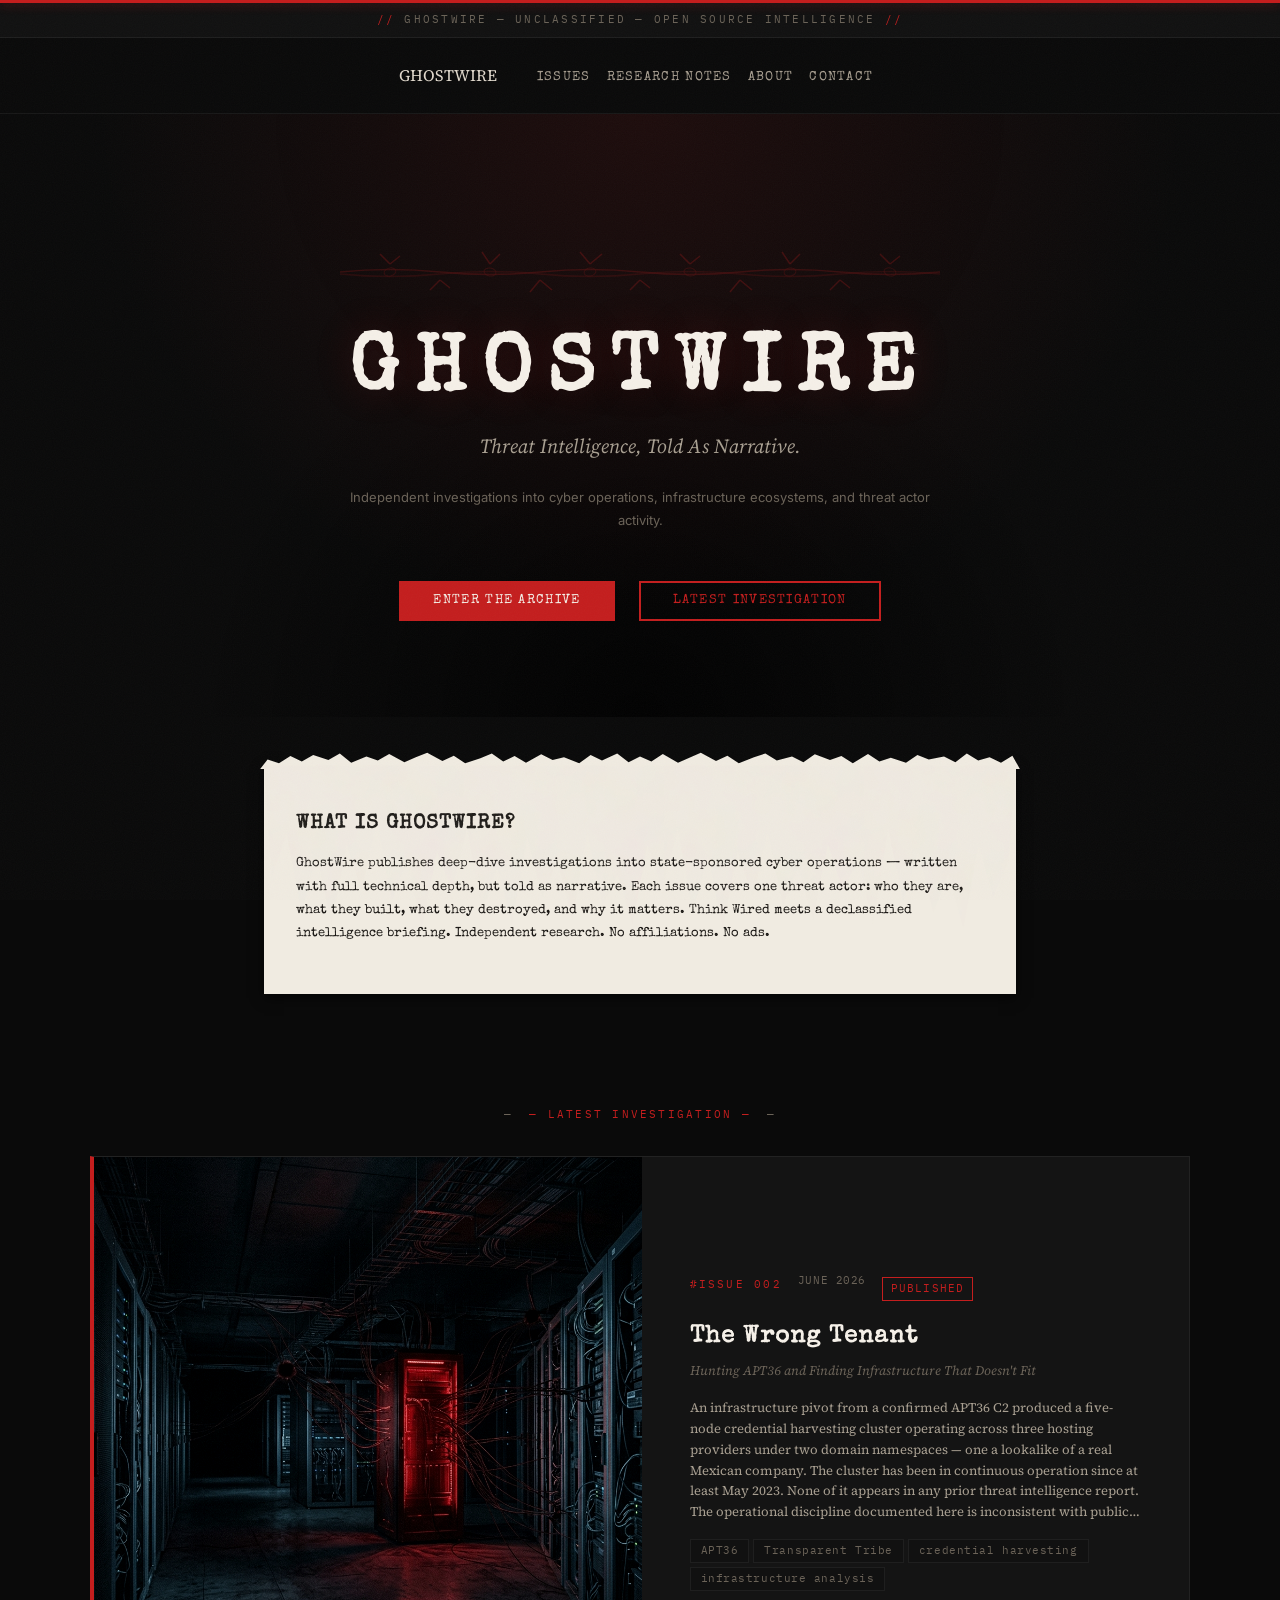
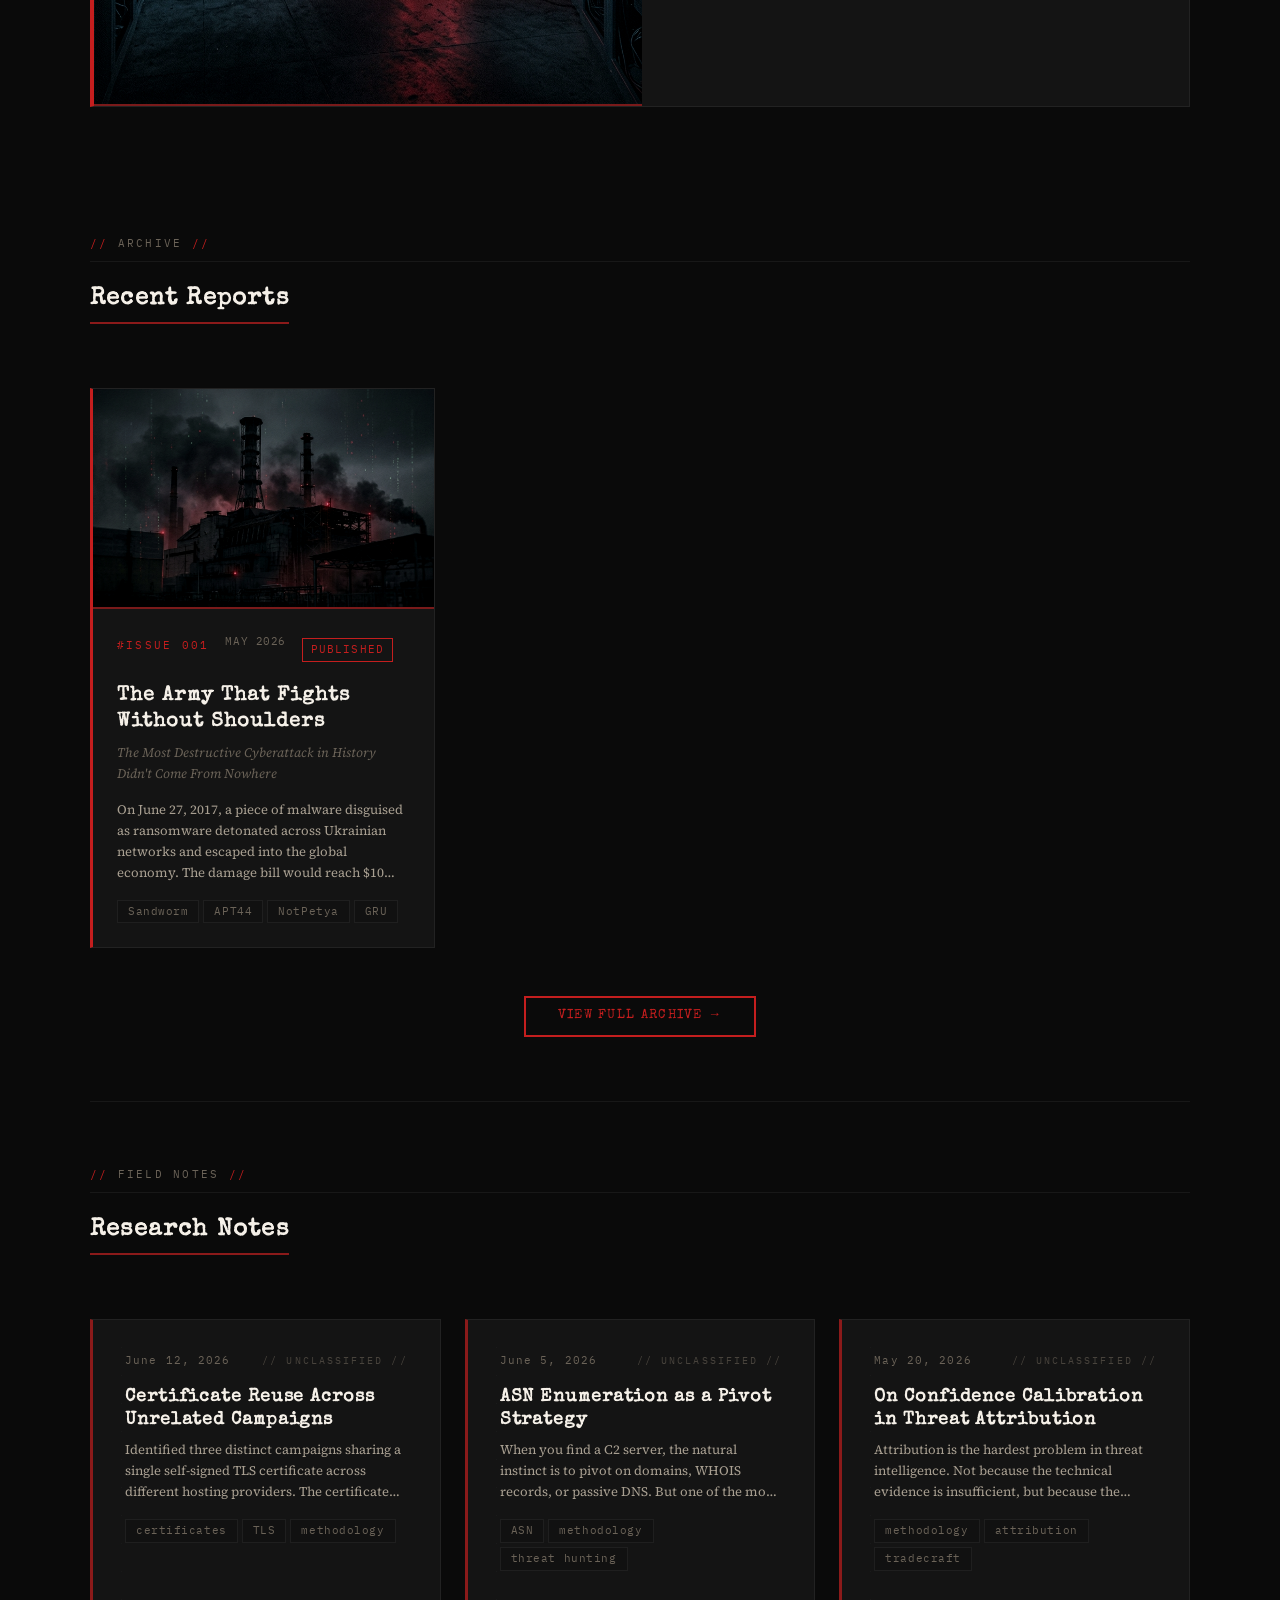
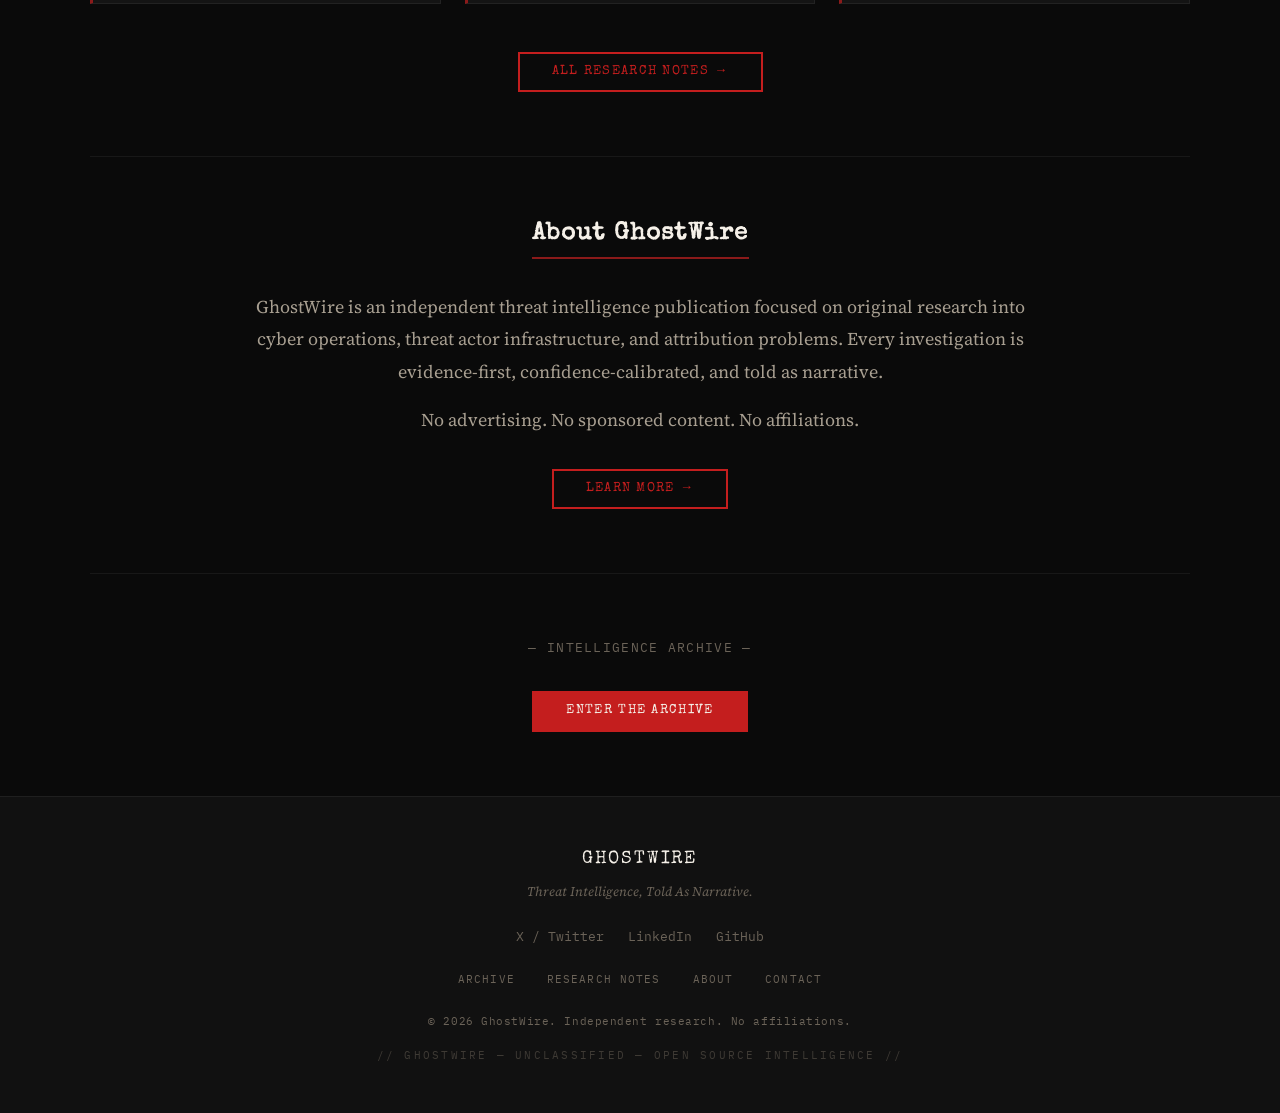
==== index.html @ a7bffa10 "GhostWire V1 — Initial deployment - 7 HTML pages: Home, Archive, Report, Research Notes, Note, About" ====
<!DOCTYPE html>
<html lang="en">
<head>
  <meta charset="UTF-8">
  <meta name="viewport" content="width=device-width, initial-scale=1.0">
  <title>GhostWire — Threat Intelligence, Told As Narrative</title>
  <meta name="description" content="GhostWire is an independent threat intelligence publication. Original investigations into threat actors, cyber operations, infrastructure ecosystems, and attribution problems.">
  <meta name="keywords" content="threat intelligence, cyber operations, threat actors, malware analysis, infrastructure analysis, APT, GhostWire">
  <meta name="author" content="GhostWire">

  <!-- Open Graph -->
  <meta property="og:title" content="GhostWire — Threat Intelligence, Told As Narrative">
  <meta property="og:description" content="Independent investigations into cyber operations, infrastructure ecosystems, and threat actor activity.">
  <meta property="og:type" content="website">
  <meta property="og:url" content="https://ghostwireintel.page">

  <!-- Twitter -->
  <meta name="twitter:card" content="summary_large_image">
  <meta name="twitter:site" content="@GhostWireCTI">
  <meta name="twitter:title" content="GhostWire — Threat Intelligence, Told As Narrative">

  <link rel="icon" type="image/svg+xml" href="favicon.svg">
  <link rel="canonical" href="https://ghostwireintel.page/">

  <!-- Fonts -->
  <link rel="preconnect" href="https://fonts.googleapis.com">
  <link rel="preconnect" href="https://fonts.gstatic.com" crossorigin>
  <link href="https://fonts.googleapis.com/css2?family=IBM+Plex+Mono:wght@300;400;500;600&family=Inter:wght@300;400;500;600&family=Source+Serif+4:ital,wght@0,300;0,400;0,600;0,700;1,300;1,400&family=Special+Elite&display=swap" rel="stylesheet">

  <!-- Styles -->
  <link rel="stylesheet" href="css/reset.css">
  <link rel="stylesheet" href="css/variables.css">
  <link rel="stylesheet" href="css/base.css">
  <link rel="stylesheet" href="css/components.css">
  <link rel="stylesheet" href="css/torn-paper.css">
  <link rel="stylesheet" href="css/home.css">
  <link rel="stylesheet" href="css/notes.css">
  <link rel="stylesheet" href="css/responsive.css">
</head>
<body>
  <!-- Classification Bar -->
  <div id="classification-bar"></div>

  <!-- Navigation -->
  <nav id="main-nav"></nav>

  <!-- Hero Section -->
  <section class="hero" id="hero"></section>

  <!-- What Is GhostWire (Torn Paper) -->
  <section class="container about-brief">
    <div class="torn-paper paper-texture">
      <h2 class="torn-paper-title">What is GhostWire?</h2>
      <div class="torn-paper-body">
        <p>GhostWire publishes deep-dive investigations into state-sponsored cyber operations — written with full technical depth, but told as narrative. Each issue covers one threat actor: who they are, what they built, what they destroyed, and why it matters. Think Wired meets a declassified intelligence briefing. Independent research. No affiliations. No ads.</p>
      </div>
    </div>
  </section>

  <!-- Featured Report -->
  <section class="featured-section container" id="featured" >
    <div id="featured-report"></div>
  </section>

  <!-- Recent Reports -->
  <section class="recent-section container" id="recent-reports"></section>

  <!-- Research Notes Preview -->
  <section class="notes-preview-section container" id="recent-notes"></section>

  <!-- About GhostWire (Brief) -->
  <section class="about-home-section container">
    <div class="about-home-content">
      <h2 class="section-title">About GhostWire</h2>
      <p>GhostWire is an independent threat intelligence publication focused on original research into cyber operations, threat actor infrastructure, and attribution problems. Every investigation is evidence-first, confidence-calibrated, and told as narrative.</p>
      <p>No advertising. No sponsored content. No affiliations.</p>
      <div style="margin-top: var(--space-xl);">
        <a href="about.html" class="btn btn-outline">Learn More →</a>
      </div>
    </div>
  </section>

  <!-- Archive CTA -->
  <section class="archive-cta-section container">
    <p>— Intelligence Archive —</p>
    <a href="archive.html" class="btn btn-primary">Enter the Archive</a>
  </section>

  <!-- Footer -->
  <footer id="footer"></footer>

  <!-- Scripts -->
  <script src="js/data.js"></script>
  <script src="js/components.js"></script>
  <script src="js/home.js"></script>
</body>
</html>
---- css/variables.css ----
/* ============================================
   GHOSTWIRE — Design Tokens
   Threat Intelligence, Told As Narrative.
   ============================================ */

:root {
  /* ---- Background Colors ---- */
  --bg-primary: #0a0a0a;
  --bg-secondary: #111111;
  --bg-tertiary: #1a1a1a;
  --bg-card: #141414;
  --bg-elevated: #1e1e1e;
  --bg-input: #0e0e0e;

  /* ---- Accent Colors ---- */
  --accent-primary: #c41e1e;
  --accent-dark: #8b1a1a;
  --accent-light: #e63333;
  --accent-glow: rgba(196, 30, 30, 0.3);
  --accent-subtle: rgba(196, 30, 30, 0.12);

  /* ---- Text Colors ---- */
  --text-primary: #e0d8cc;
  --text-secondary: #a89f91;
  --text-muted: #6b6358;
  --text-accent: #c41e1e;
  --text-bright: #f5f0e8;

  /* ---- Paper (Torn Paper Sections) ---- */
  --paper-bg: #f0ebe1;
  --paper-dark: #e0d8c8;
  --paper-text: #1a1714;
  --paper-text-muted: #4a4540;

  /* ---- Borders ---- */
  --border-subtle: rgba(255, 255, 255, 0.06);
  --border-medium: rgba(255, 255, 255, 0.10);
  --border-accent: rgba(196, 30, 30, 0.4);
  --border-accent-strong: rgba(196, 30, 30, 0.8);

  /* ---- Status Colors ---- */
  --status-published: #c41e1e;
  --status-ongoing: #d4a832;
  --status-archived: #6b6358;

  /* ---- Typography ---- */
  --font-display: 'Special Elite', cursive;
  --font-body: 'Source Serif 4', 'Georgia', serif;
  --font-mono: 'IBM Plex Mono', 'Courier New', monospace;
  --font-sans: 'Inter', -apple-system, BlinkMacSystemFont, sans-serif;

  /* ---- Font Sizes ---- */
  --text-xs: 0.7rem;
  --text-sm: 0.8125rem;
  --text-base: 1rem;
  --text-lg: 1.125rem;
  --text-xl: 1.25rem;
  --text-2xl: 1.5rem;
  --text-3xl: 2rem;
  --text-4xl: 2.75rem;
  --text-5xl: 3.5rem;
  --text-6xl: 5rem;

  /* ---- Line Heights ---- */
  --leading-tight: 1.15;
  --leading-snug: 1.3;
  --leading-normal: 1.6;
  --leading-relaxed: 1.8;

  /* ---- Letter Spacing ---- */
  --tracking-tight: -0.02em;
  --tracking-normal: 0;
  --tracking-wide: 0.05em;
  --tracking-wider: 0.1em;
  --tracking-widest: 0.2em;

  /* ---- Spacing ---- */
  --space-xs: 0.25rem;
  --space-sm: 0.5rem;
  --space-md: 1rem;
  --space-lg: 1.5rem;
  --space-xl: 2rem;
  --space-2xl: 3rem;
  --space-3xl: 4rem;
  --space-4xl: 6rem;
  --space-5xl: 8rem;

  /* ---- Layout ---- */
  --container-max: 1100px;
  --container-narrow: 800px;
  --container-wide: 1400px;
  --gutter: 1.5rem;

  /* ---- Borders & Radii ---- */
  --radius-sm: 2px;
  --radius-md: 4px;
  --radius-lg: 8px;

  /* ---- Shadows ---- */
  --shadow-sm: 0 1px 3px rgba(0, 0, 0, 0.5);
  --shadow-md: 0 4px 12px rgba(0, 0, 0, 0.6);
  --shadow-lg: 0 8px 30px rgba(0, 0, 0, 0.7);
  --shadow-glow: 0 0 20px rgba(196, 30, 30, 0.15);
  --shadow-glow-strong: 0 0 40px rgba(196, 30, 30, 0.25);
  --shadow-inset: inset 0 1px 4px rgba(0, 0, 0, 0.4);

  /* ---- Transitions ---- */
  --transition-fast: 150ms ease;
  --transition-base: 250ms ease;
  --transition-slow: 400ms ease;
  --transition-slower: 600ms ease;

  /* ---- Z-index Scale ---- */
  --z-base: 1;
  --z-dropdown: 10;
  --z-sticky: 50;
  --z-overlay: 100;
  --z-modal: 500;
  --z-top: 1000;
}
---- css/base.css ----
/* ============================================
   GHOSTWIRE — Base Styles
   Body, typography, layout primitives
   ============================================ */

/* ---- Background Noise Texture ---- */
@keyframes noiseShift {
  0% { background-position: 0 0; }
  100% { background-position: 200px 200px; }
}

body {
  background-color: var(--bg-primary);
  color: var(--text-primary);
  font-family: var(--font-body);
  font-size: var(--text-base);
  line-height: var(--leading-normal);
  position: relative;
  overflow-x: hidden;
}

/* Subtle noise overlay */
body::before {
  content: '';
  position: fixed;
  top: 0;
  left: 0;
  width: 100%;
  height: 100%;
  opacity: 0.03;
  pointer-events: none;
  z-index: var(--z-top);
  background-image: url("data:image/svg+xml,%3Csvg viewBox='0 0 256 256' xmlns='http://www.w3.org/2000/svg'%3E%3Cfilter id='noise'%3E%3CfeTurbulence type='fractalNoise' baseFrequency='0.9' numOctaves='4' stitchTiles='stitch'/%3E%3C/filter%3E%3Crect width='100%25' height='100%25' filter='url(%23noise)'/%3E%3C/svg%3E");
  background-repeat: repeat;
  background-size: 256px 256px;
}

/* ---- Layout ---- */
.container {
  width: 100%;
  max-width: var(--container-max);
  margin: 0 auto;
  padding: 0 var(--gutter);
}

.container--narrow {
  max-width: var(--container-narrow);
}

.container--wide {
  max-width: var(--container-wide);
}

.section {
  padding: var(--space-4xl) 0;
}

.section--sm {
  padding: var(--space-2xl) 0;
}

/* ---- Typography ---- */
h1, h2, h3, h4, h5, h6 {
  font-family: var(--font-display);
  color: var(--text-bright);
  line-height: var(--leading-tight);
  letter-spacing: var(--tracking-wide);
}

h1 {
  font-size: var(--text-5xl);
  letter-spacing: var(--tracking-wider);
}

h2 {
  font-size: var(--text-3xl);
  margin-bottom: var(--space-lg);
}

h3 {
  font-size: var(--text-2xl);
  margin-bottom: var(--space-md);
}

h4 {
  font-size: var(--text-xl);
  margin-bottom: var(--space-sm);
}

h5, h6 {
  font-size: var(--text-lg);
  margin-bottom: var(--space-sm);
}

p {
  margin-bottom: var(--space-md);
  color: var(--text-secondary);
}

p:last-child {
  margin-bottom: 0;
}

.text-mono {
  font-family: var(--font-mono);
}

.text-sans {
  font-family: var(--font-sans);
}

.text-display {
  font-family: var(--font-display);
}

.text-accent {
  color: var(--accent-primary);
}

.text-muted {
  color: var(--text-muted);
}

.text-bright {
  color: var(--text-bright);
}

.text-uppercase {
  text-transform: uppercase;
  letter-spacing: var(--tracking-wider);
}

/* ---- Links ---- */
a {
  transition: color var(--transition-fast);
}

.link-accent {
  color: var(--accent-primary);
  border-bottom: 1px solid transparent;
  transition: color var(--transition-fast), border-color var(--transition-fast);
}

.link-accent:hover {
  color: var(--accent-light);
  border-bottom-color: var(--accent-light);
}

/* ---- Horizontal Rules ---- */
hr {
  background: var(--border-subtle);
  margin: var(--space-2xl) 0;
}

hr.accent {
  background: var(--accent-primary);
  height: 2px;
  box-shadow: var(--shadow-glow);
}

/* ---- Red Top Line (across full viewport) ---- */
.red-line-top {
  position: fixed;
  top: 0;
  left: 0;
  width: 100%;
  height: 3px;
  background: var(--accent-primary);
  z-index: var(--z-top);
  box-shadow: 0 2px 10px rgba(196, 30, 30, 0.4);
}

/* ---- Utility Classes ---- */
.sr-only {
  position: absolute;
  width: 1px;
  height: 1px;
  padding: 0;
  margin: -1px;
  overflow: hidden;
  clip: rect(0, 0, 0, 0);
  white-space: nowrap;
  border: 0;
}

.fade-in {
  animation: fadeIn var(--transition-slow) ease forwards;
}

@keyframes fadeIn {
  from { opacity: 0; transform: translateY(12px); }
  to { opacity: 1; transform: translateY(0); }
}

@keyframes fadeInUp {
  from { opacity: 0; transform: translateY(24px); }
  to { opacity: 1; transform: translateY(0); }
}

@keyframes typewriter {
  from { width: 0; }
  to { width: 100%; }
}

@keyframes blink {
  50% { border-color: transparent; }
}

@keyframes scanline {
  0% { transform: translateY(-100%); }
  100% { transform: translateY(100vh); }
}

@keyframes pulse-glow {
  0%, 100% { box-shadow: 0 0 5px rgba(196, 30, 30, 0.2); }
  50% { box-shadow: 0 0 20px rgba(196, 30, 30, 0.4); }
}

/* ---- Scroll Animation Classes ---- */
/* .scroll-animate provides the transition; .scroll-hidden sets initial state.
   Removing .scroll-hidden triggers the transition to opacity:1 / translateY(0). */
.scroll-animate {
  transition: opacity 0.6s ease, transform 0.6s ease;
}

.scroll-hidden {
  opacity: 0;
  transform: translateY(20px);
}
---- css/components.css ----
/* ============================================
   GHOSTWIRE — Reusable Components
   Classification bars, dossier cards, metadata,
   buttons, tags, navigation, footer
   ============================================ */

/* ---- Classification Bar ---- */
.classification-bar {
  background: var(--bg-secondary);
  border-top: 3px solid var(--accent-primary);
  border-bottom: 1px solid var(--border-subtle);
  padding: var(--space-sm) var(--gutter);
  text-align: center;
  font-family: var(--font-mono);
  font-size: var(--text-xs);
  color: var(--text-muted);
  letter-spacing: var(--tracking-widest);
  text-transform: uppercase;
  position: relative;
  z-index: var(--z-sticky);
}

.classification-bar span {
  color: var(--accent-primary);
}

/* ---- Navigation ---- */
.main-nav {
  display: flex;
  justify-content: center;
  align-items: center;
  gap: var(--space-xl);
  padding: var(--space-lg) var(--gutter);
  border-bottom: 1px solid var(--border-subtle);
  background: var(--bg-primary);
  position: sticky;
  top: 3px;
  z-index: var(--z-sticky);
}

.nav-link {
  font-family: var(--font-display);
  font-size: var(--text-sm);
  color: var(--text-secondary);
  text-transform: uppercase;
  letter-spacing: var(--tracking-wider);
  padding: var(--space-xs) var(--space-sm);
  border-bottom: 2px solid transparent;
  transition: color var(--transition-fast), border-color var(--transition-fast);
  white-space: nowrap;
}

.nav-link:hover {
  color: var(--text-bright);
  border-bottom-color: var(--accent-primary);
}

.nav-link.active {
  color: var(--accent-primary);
  border-bottom-color: var(--accent-primary);
}

/* Mobile nav toggle */
.nav-toggle {
  display: none;
  flex-direction: column;
  gap: 5px;
  padding: var(--space-sm);
  cursor: pointer;
  z-index: var(--z-overlay);
}

.nav-toggle span {
  display: block;
  width: 24px;
  height: 2px;
  background: var(--text-primary);
  transition: transform var(--transition-fast), opacity var(--transition-fast);
}

.nav-toggle.open span:nth-child(1) {
  transform: rotate(45deg) translate(5px, 5px);
}
.nav-toggle.open span:nth-child(2) {
  opacity: 0;
}
.nav-toggle.open span:nth-child(3) {
  transform: rotate(-45deg) translate(5px, -5px);
}

/* ---- Dossier Card ---- */
.dossier-card {
  background: var(--bg-card);
  border: 1px solid var(--border-subtle);
  border-left: 3px solid var(--accent-primary);
  transition: transform var(--transition-base), box-shadow var(--transition-base), border-color var(--transition-base);
  overflow: hidden;
  cursor: pointer;
  position: relative;
}

.dossier-card:hover {
  transform: translateY(-4px);
  box-shadow: var(--shadow-lg), var(--shadow-glow);
  border-left-color: var(--accent-light);
}

.dossier-card-image {
  width: 100%;
  height: 220px;
  object-fit: cover;
  border-bottom: 2px solid var(--accent-dark);
  filter: grayscale(20%) contrast(1.05);
  transition: filter var(--transition-base);
}

.dossier-card:hover .dossier-card-image {
  filter: grayscale(0%) contrast(1.1);
}

.dossier-card-content {
  padding: var(--space-lg);
}

.dossier-card-issue {
  font-family: var(--font-mono);
  font-size: var(--text-xs);
  color: var(--accent-primary);
  text-transform: uppercase;
  letter-spacing: var(--tracking-widest);
  margin-bottom: var(--space-sm);
}

.dossier-card-title {
  font-family: var(--font-display);
  font-size: var(--text-xl);
  color: var(--text-bright);
  line-height: var(--leading-snug);
  margin-bottom: var(--space-sm);
}

.dossier-card-subtitle {
  font-family: var(--font-body);
  font-size: var(--text-sm);
  color: var(--text-muted);
  font-style: italic;
  margin-bottom: var(--space-md);
}

.dossier-card-date {
  font-family: var(--font-mono);
  font-size: var(--text-xs);
  color: var(--text-muted);
  letter-spacing: var(--tracking-wide);
  margin-bottom: var(--space-md);
}

.dossier-card-summary {
  font-family: var(--font-body);
  font-size: var(--text-sm);
  color: var(--text-secondary);
  line-height: var(--leading-normal);
  margin-bottom: var(--space-md);
  display: -webkit-box;
  -webkit-line-clamp: 4;
  -webkit-box-orient: vertical;
  overflow: hidden;
}

.dossier-card-meta {
  display: flex;
  align-items: center;
  gap: var(--space-md);
  margin-bottom: var(--space-md);
  font-family: var(--font-mono);
  font-size: var(--text-xs);
  color: var(--text-muted);
}

.dossier-card-status {
  font-family: var(--font-mono);
  font-size: var(--text-xs);
  text-transform: uppercase;
  letter-spacing: var(--tracking-wider);
  padding: 2px 8px;
  border: 1px solid;
}

.dossier-card-status--published {
  color: var(--status-published);
  border-color: var(--status-published);
}

.dossier-card-status--ongoing {
  color: var(--status-ongoing);
  border-color: var(--status-ongoing);
}

.dossier-card-status--archived {
  color: var(--status-archived);
  border-color: var(--status-archived);
}

.dossier-card-tags {
  display: flex;
  flex-wrap: wrap;
  gap: var(--space-xs);
}

/* ---- Featured Dossier Card (Large) ---- */
.dossier-card--featured {
  display: grid;
  grid-template-columns: 1fr 1fr;
  border-left: 4px solid var(--accent-primary);
}

.dossier-card--featured .dossier-card-image {
  height: 100%;
  min-height: 350px;
}

.dossier-card--featured .dossier-card-content {
  padding: var(--space-2xl);
  display: flex;
  flex-direction: column;
  justify-content: center;
}

.dossier-card--featured .dossier-card-title {
  font-size: var(--text-2xl);
}

.dossier-card--featured .dossier-card-summary {
  -webkit-line-clamp: 6;
}

/* ---- Metadata Panel (Intelligence File) ---- */
.metadata-panel {
  background: var(--bg-tertiary);
  border: 1px solid var(--border-medium);
  padding: var(--space-lg);
  font-family: var(--font-mono);
  position: relative;
}

.metadata-panel-header {
  font-family: var(--font-mono);
  font-size: var(--text-xs);
  color: var(--text-muted);
  letter-spacing: var(--tracking-widest);
  text-transform: uppercase;
  padding-bottom: var(--space-sm);
  margin-bottom: var(--space-md);
  border-bottom: 1px solid var(--border-subtle);
}

.metadata-row {
  display: flex;
  justify-content: space-between;
  align-items: baseline;
  padding: var(--space-sm) 0;
  border-bottom: 1px solid var(--border-subtle);
  font-size: var(--text-sm);
}

.metadata-row:last-child {
  border-bottom: none;
}

.metadata-label {
  color: var(--text-muted);
  text-transform: uppercase;
  letter-spacing: var(--tracking-wide);
  font-size: var(--text-xs);
  flex-shrink: 0;
  margin-right: var(--space-lg);
}

.metadata-value {
  color: var(--text-primary);
  text-align: right;
}

/* ---- Stat Row ---- */
.stat-row {
  display: flex;
  justify-content: center;
  gap: 0;
  margin: var(--space-2xl) 0;
  font-family: var(--font-mono);
}

.stat-item {
  text-align: center;
  padding: var(--space-md) var(--space-xl);
  border-right: 2px solid var(--accent-dark);
  color: var(--text-bright);
  font-size: var(--text-lg);
  font-weight: 700;
  letter-spacing: var(--tracking-wide);
}

.stat-item:last-child {
  border-right: none;
}

.stat-item-label {
  display: block;
  font-size: var(--text-xs);
  color: var(--text-muted);
  text-transform: uppercase;
  letter-spacing: var(--tracking-wider);
  margin-top: var(--space-xs);
  font-weight: 400;
}

/* ---- Section Label ---- */
.section-label {
  font-family: var(--font-mono);
  font-size: var(--text-xs);
  color: var(--text-muted);
  text-transform: uppercase;
  letter-spacing: var(--tracking-widest);
  margin-bottom: var(--space-lg);
  padding-bottom: var(--space-sm);
  border-bottom: 1px solid var(--border-subtle);
}

.section-label span {
  color: var(--accent-primary);
}

/* ---- Section Title ---- */
.section-title {
  font-family: var(--font-display);
  font-size: var(--text-2xl);
  color: var(--text-bright);
  margin-bottom: var(--space-xl);
  padding-bottom: var(--space-sm);
  border-bottom: 2px solid var(--accent-dark);
  display: inline-block;
}

/* ---- Tags ---- */
.tag {
  display: inline-block;
  font-family: var(--font-mono);
  font-size: var(--text-xs);
  color: var(--text-muted);
  background: var(--bg-secondary);
  border: 1px solid var(--border-subtle);
  padding: 2px 10px;
  letter-spacing: var(--tracking-wide);
  transition: color var(--transition-fast), border-color var(--transition-fast), background var(--transition-fast);
  cursor: default;
}

.tag:hover {
  color: var(--text-primary);
  border-color: var(--accent-dark);
  background: var(--accent-subtle);
}

/* ---- Buttons ---- */
.btn {
  display: inline-flex;
  align-items: center;
  gap: var(--space-sm);
  font-family: var(--font-display);
  font-size: var(--text-sm);
  text-transform: uppercase;
  letter-spacing: var(--tracking-wider);
  padding: var(--space-sm) var(--space-xl);
  border: 2px solid transparent;
  cursor: pointer;
  transition: all var(--transition-base);
  white-space: nowrap;
}

.btn-primary {
  background: var(--accent-primary);
  color: var(--text-bright);
  border-color: var(--accent-primary);
}

.btn-primary:hover {
  background: var(--accent-light);
  border-color: var(--accent-light);
  box-shadow: var(--shadow-glow-strong);
  transform: translateY(-1px);
}

.btn-outline {
  background: transparent;
  color: var(--accent-primary);
  border-color: var(--accent-primary);
}

.btn-outline:hover {
  background: var(--accent-subtle);
  color: var(--accent-light);
  border-color: var(--accent-light);
}

.btn-ghost {
  background: transparent;
  color: var(--text-secondary);
  border-color: var(--border-medium);
}

.btn-ghost:hover {
  color: var(--text-primary);
  border-color: var(--text-muted);
}

/* ---- Executive Summary ---- */
.executive-summary {
  border: 1px solid var(--border-medium);
  border-left: 3px solid var(--accent-primary);
  padding: var(--space-xl);
  margin: var(--space-2xl) 0;
  background: var(--bg-secondary);
  font-family: var(--font-body);
  line-height: var(--leading-relaxed);
}

.executive-summary p {
  color: var(--text-primary);
}

/* ---- Key Findings ---- */
.key-findings {
  margin: var(--space-2xl) 0;
}

.key-findings-list {
  padding: 0;
}

.key-findings-item {
  position: relative;
  padding: var(--space-md) var(--space-md) var(--space-md) var(--space-2xl);
  border-bottom: 1px solid var(--border-subtle);
  font-family: var(--font-body);
  color: var(--text-primary);
  font-size: var(--text-base);
  line-height: var(--leading-normal);
}

.key-findings-item::before {
  content: '▸';
  position: absolute;
  left: var(--space-sm);
  color: var(--accent-primary);
  font-size: var(--text-lg);
}

.key-findings-item:last-child {
  border-bottom: none;
}

/* ---- Citation Block ---- */
.citation-block {
  background: var(--bg-secondary);
  border: 1px solid var(--border-subtle);
  padding: var(--space-lg);
  margin: var(--space-2xl) 0;
  font-family: var(--font-mono);
  font-size: var(--text-sm);
  color: var(--text-secondary);
  line-height: var(--leading-relaxed);
  position: relative;
}

.citation-block-label {
  font-family: var(--font-mono);
  font-size: var(--text-xs);
  color: var(--text-muted);
  text-transform: uppercase;
  letter-spacing: var(--tracking-widest);
  margin-bottom: var(--space-sm);
}

.citation-block code {
  display: block;
  white-space: pre-wrap;
  word-break: break-word;
}

.citation-copy-btn {
  position: absolute;
  top: var(--space-md);
  right: var(--space-md);
  font-family: var(--font-mono);
  font-size: var(--text-xs);
  color: var(--text-muted);
  background: var(--bg-tertiary);
  border: 1px solid var(--border-subtle);
  padding: 4px 10px;
  cursor: pointer;
  transition: all var(--transition-fast);
}

.citation-copy-btn:hover {
  color: var(--text-primary);
  border-color: var(--accent-dark);
}

/* ---- Share Buttons ---- */
.share-buttons {
  display: flex;
  gap: var(--space-md);
  align-items: center;
  margin: var(--space-xl) 0;
}

.share-label {
  font-family: var(--font-mono);
  font-size: var(--text-xs);
  color: var(--text-muted);
  text-transform: uppercase;
  letter-spacing: var(--tracking-wider);
}

.share-btn {
  display: inline-flex;
  align-items: center;
  justify-content: center;
  width: 36px;
  height: 36px;
  border: 1px solid var(--border-medium);
  color: var(--text-secondary);
  font-size: var(--text-sm);
  transition: all var(--transition-fast);
}

.share-btn:hover {
  color: var(--text-bright);
  border-color: var(--accent-primary);
  background: var(--accent-subtle);
}

/* ---- PDF Viewer ---- */
.pdf-viewer-container {
  margin: var(--space-2xl) 0;
  border: 1px solid var(--border-medium);
  background: var(--bg-secondary);
  position: relative;
}

.pdf-viewer-header {
  display: flex;
  justify-content: space-between;
  align-items: center;
  padding: var(--space-md) var(--space-lg);
  border-bottom: 1px solid var(--border-subtle);
  font-family: var(--font-mono);
  font-size: var(--text-xs);
  color: var(--text-muted);
  text-transform: uppercase;
  letter-spacing: var(--tracking-wider);
}

.pdf-viewer-frame {
  width: 100%;
  height: 80vh;
  min-height: 600px;
  border: none;
  background: var(--bg-tertiary);
}

/* ---- Footer ---- */
.site-footer {
  background: var(--bg-secondary);
  border-top: 1px solid var(--border-subtle);
  padding: var(--space-2xl) var(--gutter);
  text-align: center;
}

.footer-content {
  max-width: var(--container-max);
  margin: 0 auto;
}

.footer-brand {
  font-family: var(--font-display);
  font-size: var(--text-lg);
  color: var(--text-bright);
  letter-spacing: var(--tracking-wider);
  margin-bottom: var(--space-sm);
}

.footer-tagline {
  font-family: var(--font-body);
  font-size: var(--text-sm);
  color: var(--text-muted);
  font-style: italic;
  margin-bottom: var(--space-lg);
}

.footer-links {
  display: flex;
  justify-content: center;
  gap: var(--space-xl);
  margin-bottom: var(--space-lg);
}

.footer-link {
  font-family: var(--font-mono);
  font-size: var(--text-xs);
  color: var(--text-muted);
  text-transform: uppercase;
  letter-spacing: var(--tracking-wider);
  transition: color var(--transition-fast);
}

.footer-link:hover {
  color: var(--accent-primary);
}

.social-links {
  display: flex;
  justify-content: center;
  gap: var(--space-lg);
  margin-bottom: var(--space-lg);
}

.social-link {
  font-family: var(--font-mono);
  font-size: var(--text-sm);
  color: var(--text-muted);
  transition: color var(--transition-fast);
}

.social-link:hover {
  color: var(--accent-primary);
}

.footer-copyright {
  font-family: var(--font-mono);
  font-size: var(--text-xs);
  color: var(--text-muted);
  letter-spacing: var(--tracking-wide);
}

.footer-classification {
  font-family: var(--font-mono);
  font-size: var(--text-xs);
  color: var(--text-muted);
  letter-spacing: var(--tracking-widest);
  text-transform: uppercase;
  margin-top: var(--space-md);
  opacity: 0.5;
}

/* ---- Back Navigation ---- */
.back-nav {
  display: inline-flex;
  align-items: center;
  gap: var(--space-sm);
  font-family: var(--font-mono);
  font-size: var(--text-sm);
  color: var(--text-muted);
  text-transform: uppercase;
  letter-spacing: var(--tracking-wide);
  padding: var(--space-md) 0;
  transition: color var(--transition-fast);
}

.back-nav:hover {
  color: var(--accent-primary);
}

.back-nav-arrow {
  font-size: var(--text-lg);
}

/* ---- Empty State ---- */
.empty-state {
  text-align: center;
  padding: var(--space-4xl) 0;
}

.empty-state-text {
  font-family: var(--font-mono);
  font-size: var(--text-sm);
  color: var(--text-muted);
  text-transform: uppercase;
  letter-spacing: var(--tracking-wider);
}

/* ---- Loading ---- */
.loading {
  display: flex;
  align-items: center;
  justify-content: center;
  padding: var(--space-4xl);
  font-family: var(--font-mono);
  color: var(--text-muted);
  font-size: var(--text-sm);
}

.loading::after {
  content: '...';
  animation: loadingDots 1.5s infinite;
}

@keyframes loadingDots {
  0% { content: '.'; }
  33% { content: '..'; }
  66% { content: '...'; }
}
---- css/torn-paper.css ----
/* ============================================
   GHOSTWIRE — Torn Paper Effects
   CSS-only ripped/torn paper aesthetic
   ============================================ */

/* ---- Torn Paper Container ---- */
.torn-paper {
  position: relative;
  background: var(--paper-bg);
  color: var(--paper-text);
  padding: var(--space-2xl) var(--space-xl);
  margin: var(--space-2xl) 0;
  box-shadow: var(--shadow-md);
  font-family: var(--font-display);
}

/* Top torn edge */
.torn-paper::before {
  content: '';
  position: absolute;
  top: -18px;
  left: -4px;
  right: -4px;
  height: 22px;
  background: var(--paper-bg);
  clip-path: polygon(
    0% 100%,
    1% 55%, 2.5% 72%, 4% 40%, 5.5% 65%, 7% 35%,
    9% 58%, 10.5% 28%, 12% 70%, 14% 42%, 15.5% 60%,
    17% 30%, 19% 68%, 20.5% 45%, 22% 25%, 24% 62%,
    25.5% 38%, 27% 72%, 29% 50%, 30.5% 28%, 32% 65%,
    33.5% 40%, 35% 70%, 37% 32%, 38.5% 58%, 40% 45%,
    42% 72%, 43.5% 35%, 45% 60%, 47% 28%, 48.5% 68%,
    50% 42%, 51.5% 65%, 53% 30%, 55% 70%, 56.5% 48%,
    58% 25%, 60% 62%, 61.5% 38%, 63% 72%, 65% 45%,
    66.5% 28%, 68% 60%, 70% 42%, 71.5% 68%, 73% 32%,
    75% 58%, 76.5% 40%, 78% 72%, 80% 30%, 81.5% 65%,
    83% 48%, 85% 70%, 86.5% 35%, 88% 55%, 90% 42%,
    91.5% 68%, 93% 28%, 94.5% 60%, 96% 45%, 97.5% 70%,
    99% 38%, 100% 100%
  );
  z-index: 2;
}

/* Bottom torn edge */
.torn-paper::after {
  content: '';
  position: absolute;
  bottom: -18px;
  left: -4px;
  right: -4px;
  height: 22px;
  background: var(--paper-bg);
  clip-path: polygon(
    0% 0%,
    1% 50%, 3% 30%, 5% 65%, 7% 40%, 9% 70%,
    11% 35%, 13% 55%, 15% 25%, 17% 60%, 19% 42%,
    21% 72%, 23% 38%, 25% 55%, 27% 28%, 29% 65%,
    31% 45%, 33% 70%, 35% 32%, 37% 58%, 39% 42%,
    41% 68%, 43% 30%, 45% 62%, 47% 48%, 49% 70%,
    51% 35%, 53% 55%, 55% 28%, 57% 65%, 59% 40%,
    61% 72%, 63% 38%, 65% 58%, 67% 30%, 69% 62%,
    71% 45%, 73% 68%, 75% 35%, 77% 55%, 79% 42%,
    81% 70%, 83% 28%, 85% 60%, 87% 38%, 89% 65%,
    91% 48%, 93% 72%, 95% 35%, 97% 58%, 99% 42%,
    100% 0%
  );
  z-index: 2;
}

/* Shadow beneath torn paper */
.torn-paper-shadow {
  position: relative;
}

.torn-paper-shadow::before {
  content: '';
  position: absolute;
  bottom: -24px;
  left: 10px;
  right: 10px;
  height: 20px;
  background: rgba(0, 0, 0, 0.3);
  filter: blur(8px);
  z-index: 0;
}

/* ---- Torn Paper Variants ---- */
.torn-paper--dark {
  background: var(--paper-dark);
}

.torn-paper--dark::before,
.torn-paper--dark::after {
  background: var(--paper-dark);
}

/* Only top edge torn */
.torn-paper--top-only::after {
  display: none;
}

/* Only bottom edge torn */
.torn-paper--bottom-only::before {
  display: none;
}

/* ---- Torn Paper Content ---- */
.torn-paper-title {
  font-family: var(--font-display);
  font-size: var(--text-xl);
  color: var(--paper-text);
  margin-bottom: var(--space-md);
  text-transform: uppercase;
  letter-spacing: var(--tracking-wide);
}

.torn-paper-body {
  font-family: var(--font-display);
  font-size: var(--text-sm);
  color: var(--paper-text);
  line-height: var(--leading-relaxed);
}

.torn-paper-body p {
  color: var(--paper-text);
}

/* ---- Red Tape / Classified Strip ---- */
.classified-tape {
  display: inline-block;
  background: var(--accent-primary);
  color: var(--text-bright);
  font-family: var(--font-display);
  font-size: var(--text-sm);
  text-transform: uppercase;
  letter-spacing: var(--tracking-widest);
  padding: var(--space-xs) var(--space-lg);
  transform: rotate(-3deg);
  box-shadow: var(--shadow-md);
  position: relative;
  z-index: 5;
}

.classified-tape--large {
  font-size: var(--text-lg);
  padding: var(--space-sm) var(--space-xl);
}

/* ---- Paper Texture Overlay ---- */
.paper-texture {
  position: relative;
}

.paper-texture::after {
  content: '';
  position: absolute;
  top: 0;
  left: 0;
  width: 100%;
  height: 100%;
  opacity: 0.04;
  pointer-events: none;
  background-image: url("data:image/svg+xml,%3Csvg width='100' height='100' xmlns='http://www.w3.org/2000/svg'%3E%3Cfilter id='paper'%3E%3CfeTurbulence type='fractalNoise' baseFrequency='0.04' numOctaves='5' stitchTiles='stitch'/%3E%3C/filter%3E%3Crect width='100%25' height='100%25' filter='url(%23paper)'/%3E%3C/svg%3E");
  background-size: 200px 200px;
}

/* ---- Ripped Edge Divider ---- */
.rip-divider {
  width: 100%;
  height: 30px;
  background: transparent;
  position: relative;
  margin: var(--space-xl) 0;
}

.rip-divider::before {
  content: '';
  position: absolute;
  top: 0;
  left: 0;
  right: 0;
  height: 100%;
  background: var(--bg-primary);
  clip-path: polygon(
    0% 50%,
    2% 20%, 4% 60%, 6% 30%, 8% 70%, 10% 25%,
    12% 55%, 14% 35%, 16% 65%, 18% 20%, 20% 50%,
    22% 30%, 24% 70%, 26% 40%, 28% 60%, 30% 25%,
    32% 55%, 34% 35%, 36% 65%, 38% 20%, 40% 50%,
    42% 30%, 44% 70%, 46% 40%, 48% 60%, 50% 25%,
    52% 55%, 54% 35%, 56% 65%, 58% 20%, 60% 50%,
    62% 30%, 64% 70%, 66% 40%, 68% 60%, 70% 25%,
    72% 55%, 74% 35%, 76% 65%, 78% 20%, 80% 50%,
    82% 30%, 84% 70%, 86% 40%, 88% 60%, 90% 25%,
    92% 55%, 94% 35%, 96% 65%, 98% 40%, 100% 50%,
    100% 100%, 0% 100%
  );
}
---- css/home.css ----
/* ============================================
   GHOSTWIRE — Home Page Styles
   ============================================ */

/* ---- Hero Section ---- */
.hero {
  text-align: center;
  padding: var(--space-5xl) var(--gutter) var(--space-4xl);
  position: relative;
  overflow: hidden;
}

/* Subtle red gradient vignette */
.hero::before {
  content: '';
  position: absolute;
  top: 0;
  left: 0;
  width: 100%;
  height: 100%;
  background:
    radial-gradient(ellipse at top, rgba(139, 26, 26, 0.15) 0%, transparent 60%),
    radial-gradient(ellipse at bottom, rgba(0, 0, 0, 0.8) 0%, transparent 50%);
  pointer-events: none;
  z-index: 0;
}

.hero > * {
  position: relative;
  z-index: 1;
}

.hero-barbed-wire {
  width: 100%;
  max-width: 600px;
  margin: 0 auto var(--space-xl);
  opacity: 0.35;
}

.hero-title {
  font-family: var(--font-display);
  font-size: var(--text-6xl);
  color: var(--text-bright);
  letter-spacing: var(--tracking-widest);
  text-transform: uppercase;
  margin-bottom: var(--space-md);
  text-shadow: 0 0 40px rgba(196, 30, 30, 0.2);
  line-height: 1;
}

.hero-tagline {
  font-family: var(--font-body);
  font-size: var(--text-xl);
  color: var(--text-secondary);
  font-style: italic;
  margin-bottom: var(--space-lg);
  letter-spacing: var(--tracking-normal);
}

.hero-subtitle {
  font-family: var(--font-sans);
  font-size: var(--text-sm);
  color: var(--text-muted);
  max-width: 600px;
  margin: 0 auto var(--space-2xl);
  line-height: var(--leading-relaxed);
}

.hero-cta {
  display: flex;
  justify-content: center;
  gap: var(--space-lg);
  flex-wrap: wrap;
}

/* ---- What Is GhostWire Section ---- */
.about-brief {
  margin: var(--space-2xl) auto;
  max-width: var(--container-narrow);
}

/* ---- Featured Report Section ---- */
.featured-section {
  padding: var(--space-3xl) 0;
}

.featured-label {
  font-family: var(--font-mono);
  font-size: var(--text-xs);
  color: var(--accent-primary);
  text-transform: uppercase;
  letter-spacing: var(--tracking-widest);
  margin-bottom: var(--space-xl);
  text-align: center;
}

.featured-label::before,
.featured-label::after {
  content: '—';
  margin: 0 var(--space-md);
  color: var(--text-muted);
}

/* ---- Recent Reports Grid ---- */
.recent-section {
  padding: var(--space-3xl) 0;
}

.reports-grid {
  display: grid;
  grid-template-columns: repeat(auto-fill, minmax(340px, 1fr));
  gap: var(--space-xl);
  margin-top: var(--space-xl);
}

/* ---- Recent Notes Section ---- */
.notes-preview-section {
  padding: var(--space-3xl) 0;
  border-top: 1px solid var(--border-subtle);
}

.notes-preview-grid {
  display: grid;
  grid-template-columns: repeat(auto-fill, minmax(320px, 1fr));
  gap: var(--space-lg);
  margin-top: var(--space-xl);
}

/* ---- About Brief Section ---- */
.about-home-section {
  padding: var(--space-3xl) 0;
  border-top: 1px solid var(--border-subtle);
}

.about-home-content {
  max-width: var(--container-narrow);
  margin: 0 auto;
  text-align: center;
}

.about-home-content h2 {
  margin-bottom: var(--space-xl);
}

.about-home-content p {
  font-size: var(--text-lg);
  line-height: var(--leading-relaxed);
}

/* ---- Archive CTA Section ---- */
.archive-cta-section {
  padding: var(--space-3xl) 0;
  text-align: center;
  border-top: 1px solid var(--border-subtle);
}

.archive-cta-section p {
  font-family: var(--font-mono);
  font-size: var(--text-sm);
  color: var(--text-muted);
  margin-bottom: var(--space-xl);
  text-transform: uppercase;
  letter-spacing: var(--tracking-wider);
}

/* ---- Barbed Wire Decoration ---- */
.barbed-wire-divider {
  width: 100%;
  max-width: 500px;
  margin: var(--space-2xl) auto;
  opacity: 0.2;
}
---- css/notes.css ----
/* ============================================
   GHOSTWIRE — Research Notes Styles
   ============================================ */

/* ---- Notes Header ---- */
.notes-header {
  text-align: center;
  padding: var(--space-4xl) 0 var(--space-2xl);
  border-bottom: 1px solid var(--border-subtle);
}

.notes-header h1 {
  font-size: var(--text-4xl);
  margin-bottom: var(--space-md);
}

.notes-header p {
  font-family: var(--font-mono);
  font-size: var(--text-sm);
  color: var(--text-muted);
  max-width: 500px;
  margin: 0 auto;
}

/* ---- Notes Grid ---- */
.notes-grid {
  display: grid;
  grid-template-columns: 1fr;
  gap: var(--space-lg);
  padding: var(--space-2xl) 0 var(--space-4xl);
}

/* ---- Research Note Card ---- */
.note-card {
  background: var(--bg-card);
  border: 1px solid var(--border-subtle);
  border-left: 3px solid var(--accent-dark);
  padding: var(--space-xl);
  transition: all var(--transition-base);
  cursor: pointer;
  position: relative;
}

.note-card:hover {
  border-left-color: var(--accent-primary);
  box-shadow: var(--shadow-md);
  transform: translateX(4px);
}

.note-card-header {
  display: flex;
  justify-content: space-between;
  align-items: flex-start;
  margin-bottom: var(--space-md);
}

.note-card-date {
  font-family: var(--font-mono);
  font-size: var(--text-xs);
  color: var(--text-muted);
  letter-spacing: var(--tracking-wider);
  white-space: nowrap;
}

.note-card-classification {
  font-family: var(--font-mono);
  font-size: 0.65rem;
  color: var(--text-muted);
  text-transform: uppercase;
  letter-spacing: var(--tracking-widest);
  opacity: 0.6;
}

.note-card-title {
  font-family: var(--font-display);
  font-size: var(--text-lg);
  color: var(--text-bright);
  margin-bottom: var(--space-sm);
  line-height: var(--leading-snug);
}

.note-card-excerpt {
  font-family: var(--font-body);
  font-size: var(--text-sm);
  color: var(--text-secondary);
  line-height: var(--leading-normal);
  margin-bottom: var(--space-md);
  display: -webkit-box;
  -webkit-line-clamp: 3;
  -webkit-box-orient: vertical;
  overflow: hidden;
}

.note-card-tags {
  display: flex;
  flex-wrap: wrap;
  gap: var(--space-xs);
}

/* ---- Notebook Line Decoration ---- */
.note-card::before {
  content: '';
  position: absolute;
  top: 0;
  left: 28px;
  width: 1px;
  height: 100%;
  background: repeating-linear-gradient(
    to bottom,
    transparent,
    transparent 27px,
    var(--border-subtle) 27px,
    var(--border-subtle) 28px
  );
  opacity: 0.4;
}

/* ---- Individual Note Page ---- */
.note-page {
  padding-bottom: var(--space-4xl);
}

.note-page-header {
  padding: var(--space-3xl) 0 var(--space-2xl);
  border-bottom: 1px solid var(--border-subtle);
  margin-bottom: var(--space-2xl);
}

.note-page-date {
  font-family: var(--font-mono);
  font-size: var(--text-xs);
  color: var(--text-muted);
  letter-spacing: var(--tracking-wider);
  margin-bottom: var(--space-md);
}

.note-page-title {
  font-size: var(--text-3xl);
  margin-bottom: var(--space-md);
}

.note-page-classification {
  font-family: var(--font-mono);
  font-size: var(--text-xs);
  color: var(--text-muted);
  text-transform: uppercase;
  letter-spacing: var(--tracking-widest);
  margin-bottom: var(--space-md);
}

.note-page-body {
  max-width: var(--container-narrow);
  margin: 0 auto;
}

.note-page-body p {
  font-size: var(--text-lg);
  line-height: var(--leading-relaxed);
  margin-bottom: var(--space-lg);
}

.note-page-body h2 {
  font-family: var(--font-display);
  font-size: var(--text-2xl);
  margin-top: var(--space-2xl);
  margin-bottom: var(--space-md);
  padding-bottom: var(--space-sm);
  border-bottom: 1px solid var(--border-subtle);
}

.note-page-body h3 {
  font-family: var(--font-display);
  font-size: var(--text-xl);
  margin-top: var(--space-xl);
}

.note-page-body code {
  font-family: var(--font-mono);
  font-size: var(--text-sm);
  background: var(--bg-tertiary);
  padding: 2px 6px;
  border: 1px solid var(--border-subtle);
  color: var(--accent-primary);
}

.note-page-body pre {
  background: var(--bg-tertiary);
  border: 1px solid var(--border-subtle);
  padding: var(--space-lg);
  overflow-x: auto;
  margin: var(--space-lg) 0;
  font-family: var(--font-mono);
  font-size: var(--text-sm);
  line-height: var(--leading-normal);
}

.note-page-body pre code {
  background: none;
  border: none;
  padding: 0;
}

.note-page-body ul,
.note-page-body ol {
  padding-left: var(--space-xl);
  margin-bottom: var(--space-lg);
}

.note-page-body li {
  margin-bottom: var(--space-sm);
  color: var(--text-secondary);
  position: relative;
}

.note-page-body ul li::before {
  content: '▸';
  color: var(--accent-primary);
  position: absolute;
  left: calc(-1 * var(--space-lg));
}

/* ---- About Page ---- */
.about-page {
  padding-bottom: var(--space-4xl);
}

.about-header {
  text-align: center;
  padding: var(--space-4xl) 0 var(--space-2xl);
  border-bottom: 1px solid var(--border-subtle);
}

.about-header h1 {
  font-size: var(--text-4xl);
  margin-bottom: var(--space-md);
}

.about-content {
  max-width: var(--container-narrow);
  margin: 0 auto;
  padding: var(--space-2xl) 0;
}

.about-section-block {
  margin-bottom: var(--space-3xl);
}

.about-section-block h2 {
  font-family: var(--font-display);
  font-size: var(--text-2xl);
  margin-bottom: var(--space-lg);
  padding-bottom: var(--space-sm);
  border-bottom: 2px solid var(--accent-dark);
  display: inline-block;
}

.about-section-block p {
  font-size: var(--text-lg);
  line-height: var(--leading-relaxed);
}

.about-principles {
  display: grid;
  grid-template-columns: 1fr 1fr;
  gap: var(--space-lg);
  margin-top: var(--space-xl);
}

.about-principle {
  background: var(--bg-card);
  border: 1px solid var(--border-subtle);
  border-left: 3px solid var(--accent-dark);
  padding: var(--space-lg);
}

.about-principle h3 {
  font-family: var(--font-display);
  font-size: var(--text-base);
  color: var(--accent-primary);
  margin-bottom: var(--space-sm);
}

.about-principle p {
  font-size: var(--text-sm);
  color: var(--text-secondary);
}

/* ---- Contact Page ---- */
.contact-page {
  padding-bottom: var(--space-4xl);
}

.contact-header {
  text-align: center;
  padding: var(--space-4xl) 0 var(--space-2xl);
  border-bottom: 1px solid var(--border-subtle);
}

.contact-header h1 {
  font-size: var(--text-4xl);
  margin-bottom: var(--space-md);
}

.contact-content {
  max-width: var(--container-narrow);
  margin: 0 auto;
  padding: var(--space-2xl) 0;
}

.contact-intro {
  margin-bottom: var(--space-2xl);
  text-align: center;
}

.contact-intro p {
  font-size: var(--text-lg);
}

.contact-channels {
  display: grid;
  grid-template-columns: repeat(auto-fit, minmax(200px, 1fr));
  gap: var(--space-lg);
  margin-bottom: var(--space-3xl);
}

.contact-channel {
  background: var(--bg-card);
  border: 1px solid var(--border-subtle);
  padding: var(--space-lg);
  text-align: center;
}

.contact-channel h3 {
  font-family: var(--font-display);
  font-size: var(--text-base);
  color: var(--accent-primary);
  margin-bottom: var(--space-sm);
}

.contact-channel p {
  font-size: var(--text-sm);
  color: var(--text-muted);
}

/* ---- Contact Form ---- */
.contact-form {
  background: var(--bg-card);
  border: 1px solid var(--border-subtle);
  padding: var(--space-2xl);
}

.contact-form h2 {
  font-family: var(--font-display);
  font-size: var(--text-xl);
  margin-bottom: var(--space-xl);
  text-align: center;
}

.form-group {
  margin-bottom: var(--space-lg);
}

.form-label {
  display: block;
  font-family: var(--font-mono);
  font-size: var(--text-xs);
  color: var(--text-muted);
  text-transform: uppercase;
  letter-spacing: var(--tracking-wider);
  margin-bottom: var(--space-sm);
}

.form-input,
.form-textarea,
.form-select {
  width: 100%;
  background: var(--bg-input);
  border: 1px solid var(--border-medium);
  padding: var(--space-md);
  color: var(--text-primary);
  font-family: var(--font-mono);
  font-size: var(--text-sm);
  transition: border-color var(--transition-fast);
}

.form-input:focus,
.form-textarea:focus,
.form-select:focus {
  border-color: var(--accent-primary);
  outline: none;
  box-shadow: 0 0 0 2px var(--accent-subtle);
}

.form-textarea {
  min-height: 150px;
  resize: vertical;
}

.form-select {
  appearance: none;
  background-image: url("data:image/svg+xml,%3Csvg xmlns='http://www.w3.org/2000/svg' width='12' height='12' viewBox='0 0 12 12'%3E%3Cpath fill='%236b6358' d='M6 8L1 3h10z'/%3E%3C/svg%3E");
  background-repeat: no-repeat;
  background-position: right 12px center;
  padding-right: 36px;
  cursor: pointer;
}

.form-submit {
  width: 100%;
  margin-top: var(--space-md);
}

.form-success {
  text-align: center;
  padding: var(--space-2xl);
  display: none;
}

.form-success.show {
  display: block;
}

.form-success p {
  font-family: var(--font-mono);
  color: var(--accent-primary);
  font-size: var(--text-sm);
}
---- css/responsive.css ----
/* ============================================
   GHOSTWIRE — Responsive Breakpoints
   ============================================ */

/* ---- Tablet (max-width: 900px) ---- */
@media (max-width: 900px) {
  :root {
    --text-6xl: 3.5rem;
    --text-5xl: 2.5rem;
    --text-4xl: 2rem;
  }

  .dossier-card--featured {
    grid-template-columns: 1fr;
  }

  .dossier-card--featured .dossier-card-image {
    height: 250px;
    min-height: unset;
  }

  .reports-grid,
  .archive-grid {
    grid-template-columns: repeat(auto-fill, minmax(280px, 1fr));
  }

  .stat-row {
    flex-wrap: wrap;
  }

  .stat-item {
    flex: 1 1 calc(50% - 2px);
    border-bottom: 1px solid var(--border-subtle);
    padding: var(--space-md);
  }

  .stat-item:nth-child(2n) {
    border-right: none;
  }

  .about-principles {
    grid-template-columns: 1fr;
  }

  .report-issue-date {
    flex-direction: column;
    gap: var(--space-sm);
  }
}

/* ---- Mobile (max-width: 640px) ---- */
@media (max-width: 640px) {
  :root {
    --text-6xl: 2.5rem;
    --text-5xl: 2rem;
    --text-4xl: 1.75rem;
    --text-3xl: 1.5rem;
    --gutter: 1rem;
  }

  /* Mobile Navigation */
  .main-nav {
    position: relative;
  }

  .nav-links {
    display: none;
    flex-direction: column;
    position: absolute;
    top: 100%;
    left: 0;
    right: 0;
    background: var(--bg-primary);
    border-bottom: 1px solid var(--border-subtle);
    padding: var(--space-lg);
    gap: var(--space-md);
    z-index: var(--z-overlay);
  }

  .nav-links.open {
    display: flex;
  }

  .nav-toggle {
    display: flex;
  }

  .main-nav {
    justify-content: space-between;
    padding: var(--space-md) var(--gutter);
  }

  .nav-brand {
    font-family: var(--font-display);
    font-size: var(--text-sm);
    color: var(--text-bright);
    letter-spacing: var(--tracking-wider);
  }

  /* Hero */
  .hero {
    padding: var(--space-3xl) var(--gutter) var(--space-2xl);
  }

  .hero-title {
    font-size: var(--text-5xl);
  }

  .hero-cta {
    flex-direction: column;
    align-items: center;
  }

  /* Cards */
  .reports-grid,
  .archive-grid {
    grid-template-columns: 1fr;
  }

  .notes-preview-grid {
    grid-template-columns: 1fr;
  }

  .dossier-card-image {
    height: 180px;
  }

  /* Report Page */
  .report-title {
    font-size: var(--text-3xl);
  }

  .report-cover img {
    max-height: 300px;
  }

  .pdf-viewer-frame {
    height: 50vh;
    min-height: 400px;
  }

  .report-actions {
    flex-direction: column;
  }

  .report-actions .btn {
    width: 100%;
    justify-content: center;
  }

  /* Metadata Panel */
  .metadata-row {
    flex-direction: column;
    gap: var(--space-xs);
  }

  .metadata-value {
    text-align: left;
  }

  /* Stat Row */
  .stat-row {
    flex-direction: column;
  }

  .stat-item {
    border-right: none;
    border-bottom: 1px solid var(--border-subtle);
    padding: var(--space-sm) var(--space-md);
  }

  .stat-item:last-child {
    border-bottom: none;
  }

  /* Share Buttons */
  .share-buttons {
    flex-wrap: wrap;
  }

  /* Torn Paper */
  .torn-paper {
    padding: var(--space-lg) var(--space-md);
    margin: var(--space-lg) 0;
  }

  /* Contact */
  .contact-channels {
    grid-template-columns: 1fr;
  }

  .contact-form {
    padding: var(--space-lg);
  }

  /* Footer */
  .footer-links {
    flex-direction: column;
    gap: var(--space-md);
  }
}

/* ---- Very Small Screens ---- */
@media (max-width: 380px) {
  :root {
    --text-6xl: 2rem;
    --text-5xl: 1.75rem;
  }

  .hero-barbed-wire {
    max-width: 280px;
  }

  .filter-bar {
    flex-direction: column;
    align-items: flex-start;
  }
}

/* ---- Large Screens ---- */
@media (min-width: 1200px) {
  .reports-grid,
  .archive-grid {
    grid-template-columns: repeat(3, 1fr);
  }
}
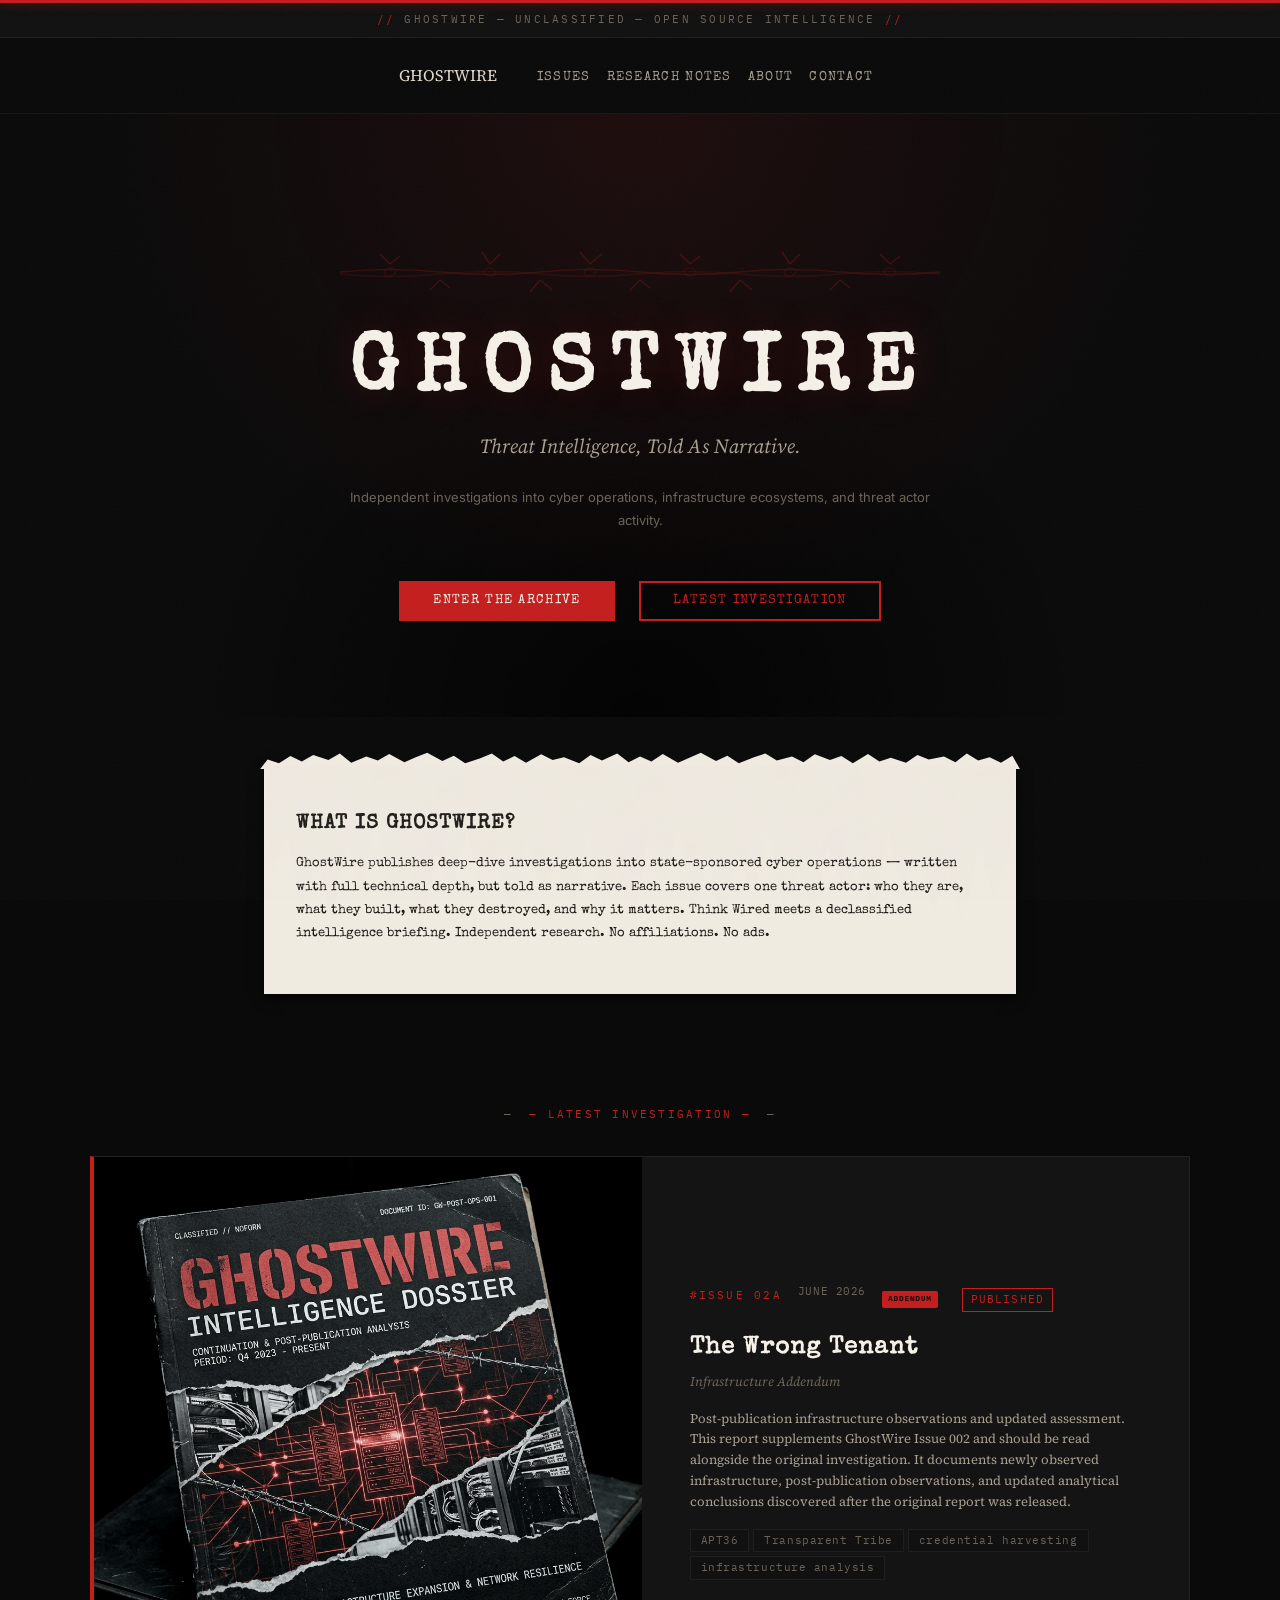
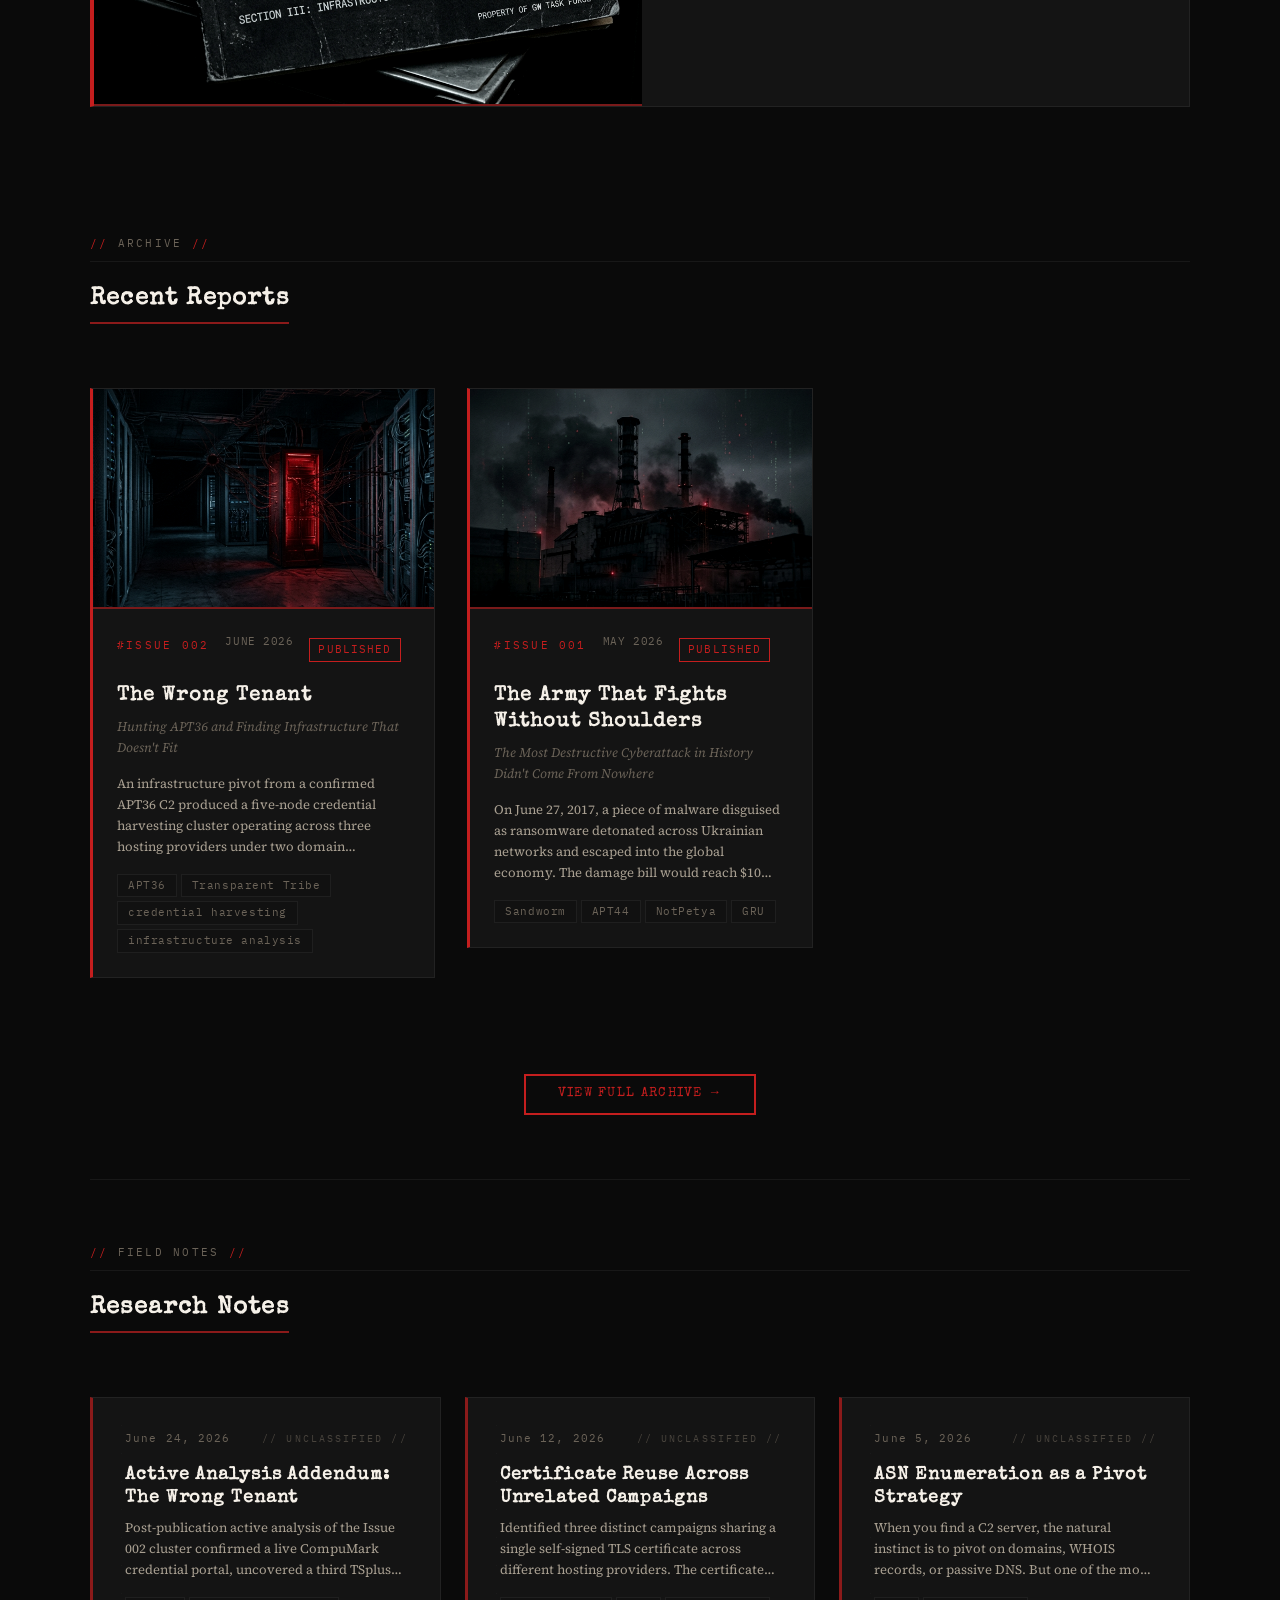
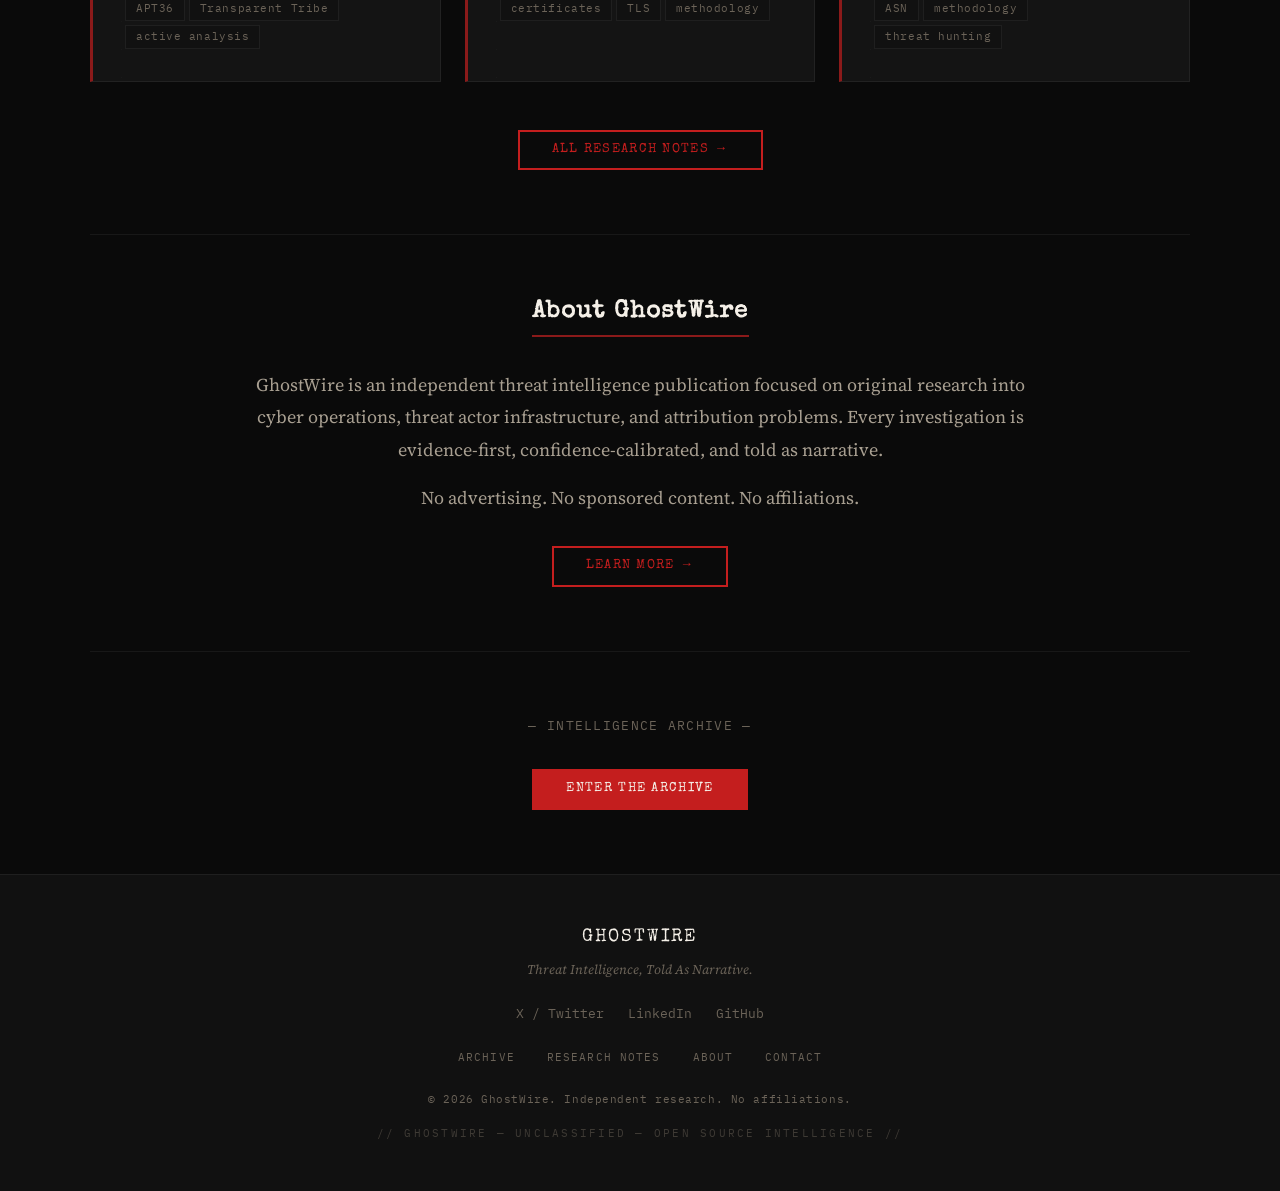
==== commit f8de288c: "feat: integrate Issue 002A as infrastructure addendum - Add Issue 002A to data layer with parent/chi" ====
--- a/index.html
+++ b/index.html
@@ -32,6 +32,7 @@
   <link rel="stylesheet" href="css/variables.css">
   <link rel="stylesheet" href="css/base.css">
   <link rel="stylesheet" href="css/components.css">
+  <link rel="stylesheet" href="css/addendum.css">
   <link rel="stylesheet" href="css/torn-paper.css">
   <link rel="stylesheet" href="css/home.css">
   <link rel="stylesheet" href="css/notes.css">
--- a/css/addendum.css
+++ b/css/addendum.css
@@ -0,0 +1,102 @@
+/* ============================================
+   GHOSTWIRE — Components CSS Additions
+   ============================================ */
+
+.report-group {
+  display: flex;
+  flex-direction: column;
+  gap: var(--space-md);
+  margin-bottom: var(--space-2xl);
+}
+
+.addendum-wrapper {
+  display: flex;
+  gap: var(--space-md);
+  margin-left: var(--space-2xl);
+  position: relative;
+}
+
+.addendum-indicator {
+  color: var(--accent-primary);
+  font-family: var(--font-mono);
+  font-size: var(--text-2xl);
+  font-weight: 300;
+  padding-top: var(--space-sm);
+  opacity: 0.8;
+  flex-shrink: 0;
+}
+
+.dossier-card--nested {
+  flex: 1;
+  border-left: 2px solid var(--accent-primary);
+}
+
+.dossier-card-badge {
+  background: var(--accent-primary);
+  color: var(--bg-primary);
+  padding: 2px 6px;
+  font-size: 0.7em;
+  font-family: var(--font-mono);
+  font-weight: 700;
+  letter-spacing: 0.1em;
+  border-radius: 2px;
+  margin-right: var(--space-sm);
+}
+
+.update-notice {
+  background: rgba(196, 30, 30, 0.05);
+  border: 1px solid rgba(196, 30, 30, 0.2);
+  border-left: 3px solid var(--accent-primary);
+  padding: var(--space-lg);
+  margin-bottom: var(--space-2xl);
+  font-family: var(--font-body);
+}
+
+.update-notice h4 {
+  color: var(--accent-primary);
+  font-family: var(--font-mono);
+  font-size: var(--text-sm);
+  letter-spacing: var(--tracking-wide);
+  margin-bottom: var(--space-xs);
+  text-transform: uppercase;
+}
+
+.update-notice p {
+  color: var(--text-secondary);
+  font-size: var(--text-sm);
+  margin-bottom: var(--space-md);
+  line-height: 1.6;
+}
+
+.timeline-component {
+  background: var(--bg-secondary);
+  border: 1px solid var(--border-subtle);
+  padding: var(--space-lg);
+  margin: var(--space-2xl) 0;
+  font-family: var(--font-mono);
+}
+
+.timeline-title {
+  font-size: var(--text-xs);
+  color: var(--text-muted);
+  letter-spacing: var(--tracking-wide);
+  text-transform: uppercase;
+  margin-bottom: var(--space-lg);
+  border-bottom: 1px solid var(--border-subtle);
+  padding-bottom: var(--space-sm);
+}
+
+.timeline-event {
+  display: flex;
+  flex-direction: column;
+  margin-bottom: var(--space-md);
+}
+
+.timeline-event.current {
+  color: var(--accent-primary);
+}
+
+.timeline-arrow {
+  color: var(--text-muted);
+  margin: var(--space-xs) 0 var(--space-md) 4px;
+}
